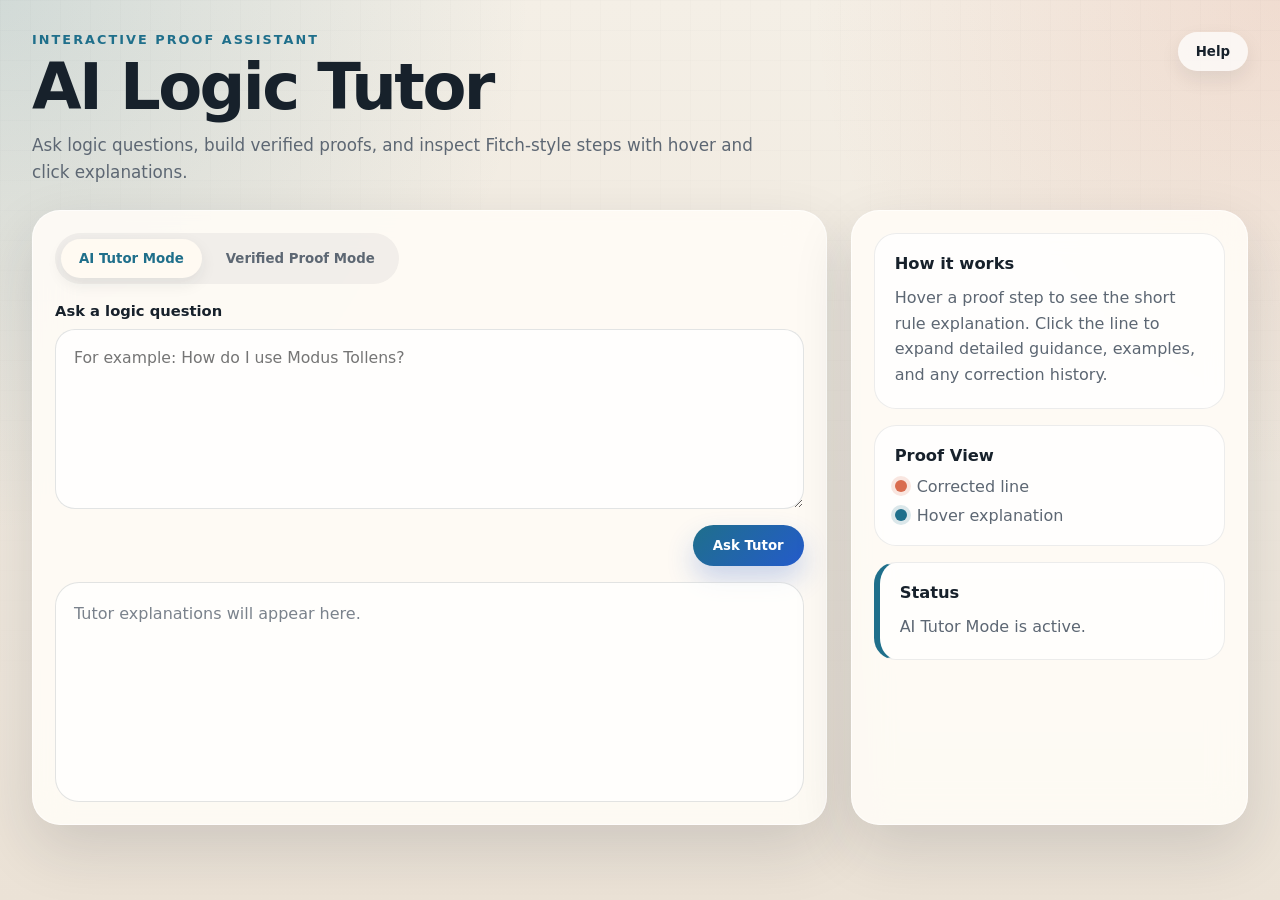
==== Frontend/index.html @ e60ca7c6 "Updates after finishing Phase 6 and 7 and testing" ====
<!DOCTYPE html>
<html lang="en">
<head>
  <meta charset="UTF-8" />
  <meta name="viewport" content="width=device-width, initial-scale=1.0" />
  <title>AI Logic Tutor</title>
  <link rel="stylesheet" href="styles.css" />
</head>
<body>
  <div class="app-shell">
    <header class="hero">
      <div>
        <p class="eyebrow">Interactive proof assistant</p>
        <h1>AI Logic Tutor</h1>
        <p class="subtitle">Ask logic questions, build verified proofs, and inspect Fitch-style steps with hover and click explanations.</p>
      </div>
      <button class="help-button" id="helpButton" type="button">Help</button>
    </header>

    <main class="layout">
      <section class="panel mode-panel">
        <div class="mode-switch" role="tablist" aria-label="Tutor mode selector">
          <button class="mode-tab active" id="aiModeTab" type="button" aria-pressed="true">AI Tutor Mode</button>
          <button class="mode-tab" id="verifiedModeTab" type="button" aria-pressed="false">Verified Proof Mode</button>
        </div>

        <div class="mode-card active" id="aiTutorPanel">
          <div class="field-group">
            <label for="aiQuestion">Ask a logic question</label>
            <textarea id="aiQuestion" rows="6" placeholder="For example: How do I use Modus Tollens?"></textarea>
          </div>
          <div class="actions-row">
            <button class="primary-button" id="askTutorButton" type="button">Ask Tutor</button>
          </div>
          <div class="response-box" id="aiResponse" aria-live="polite">
            <div class="placeholder">Tutor explanations will appear here.</div>
          </div>
        </div>

        <div class="mode-card" id="verifiedProofPanel">
          <div class="field-group">
            <label for="premisesInput">Premises</label>
            <textarea id="premisesInput" rows="8" placeholder="Enter one premise per line, for example:\nP → Q\nQ → R\nP"></textarea>
          </div>
          <div class="field-group">
            <label for="goalInput">Goal</label>
            <textarea id="goalInput" rows="3" placeholder="For example: R"></textarea>
          </div>
          <div class="actions-row">
            <button class="primary-button" id="solveProofButton" type="button">Solve Verified Proof</button>
          </div>
          <div class="response-box proof-output" id="verifiedProofOutput" aria-live="polite">
            <div class="placeholder">Formatted Fitch-style proof will appear here.</div>
          </div>
        </div>
      </section>

      <aside class="panel info-panel">
        <div class="info-card">
          <h2>How it works</h2>
          <p>Hover a proof step to see the short rule explanation. Click the line to expand detailed guidance, examples, and any correction history.</p>
        </div>
        <div class="info-card">
          <h2>Proof View</h2>
          <div class="legend">
            <span><i class="swatch corrected"></i> Corrected line</span>
            <span><i class="swatch hovered"></i> Hover explanation</span>
          </div>
        </div>
        <div class="info-card status-card" id="statusCard">
          <h2>Status</h2>
          <p id="statusText">Ready to tutor.</p>
        </div>
      </aside>
    </main>
  </div>

  <div class="help-modal" id="helpModal" aria-hidden="true">
    <div class="help-modal-backdrop" data-help-close="backdrop"></div>
    <section class="help-modal-panel" role="dialog" aria-modal="true" aria-labelledby="helpModalTitle" tabindex="-1">
      <header class="help-modal-header">
        <div>
          <p class="help-kicker">Quick Guide</p>
          <h2 id="helpModalTitle">How To Use AI Logic Tutor</h2>
          <p class="help-subtitle">Everything you need to get clear answers and clean verified proofs.</p>
        </div>
        <button class="help-close-button" id="helpCloseButton" type="button" aria-label="Close help">✕</button>
      </header>

      <div class="help-grid">
        <article class="help-card">
          <h3><span class="help-icon">🧠</span> AI Tutor Mode</h3>
          <p>Ask conceptual logic questions and get concise teaching explanations from the tutor model.</p>
          <ul>
            <li>Type your question in the AI panel.</li>
            <li>Click Ask Tutor.</li>
            <li>Use Ctrl+Enter for faster submit.</li>
          </ul>
        </article>

        <article class="help-card">
          <h3><span class="help-icon">✅</span> Verified Proof Mode</h3>
          <p>Generate a validated Fitch-style proof with rule explanations and correction metadata.</p>
          <ul>
            <li>Enter one premise per line.</li>
            <li>Enter one goal formula.</li>
            <li>Click Solve Verified Proof.</li>
          </ul>
        </article>

        <article class="help-card">
          <h3><span class="help-icon">📘</span> Input Format Tips</h3>
          <p>Use standard propositional symbols for best parsing and validation.</p>
          <ul>
            <li>Implication: P → Q</li>
            <li>Negation: ¬P</li>
            <li>Disjunction: P ∨ Q</li>
            <li>Conjunction: P ∧ Q</li>
          </ul>
        </article>

        <article class="help-card">
          <h3><span class="help-icon">🔎</span> Reading Proof Lines</h3>
          <p>Each line can show short and detailed guidance to explain the logic behind the step.</p>
          <ul>
            <li>Hover for short explanation.</li>
            <li>Click to expand full teaching text.</li>
            <li>Goal line is highlighted in green.</li>
          </ul>
        </article>
      </div>
    </section>
  </div>

  <div class="tooltip" id="proofTooltip" role="tooltip" aria-hidden="true"></div>

  <script src="script.js"></script>
</body>
</html>
---- Frontend/styles.css ----
:root {
  --bg: #f4efe6;
  --bg-2: #ebe2d6;
  --surface: rgba(255, 252, 247, 0.9);
  --surface-strong: #fffaf2;
  --text: #17212b;
  --muted: #5d6773;
  --accent: #1f6f8b;
  --accent-2: #d96c4f;
  --accent-soft: rgba(31, 111, 139, 0.12);
  --line: rgba(23, 33, 43, 0.12);
  --shadow: 0 24px 60px rgba(26, 35, 48, 0.14);
  --mono: "SFMono-Regular", Consolas, "Liberation Mono", Menlo, monospace;
  --sans: "Aptos", "Segoe UI", system-ui, -apple-system, BlinkMacSystemFont, sans-serif;
}

* {
  box-sizing: border-box;
}

html,
body {
  margin: 0;
  min-height: 100%;
}

body {
  font-family: var(--sans);
  color: var(--text);
  background:
    radial-gradient(circle at top left, rgba(31, 111, 139, 0.16), transparent 34%),
    radial-gradient(circle at top right, rgba(217, 108, 79, 0.14), transparent 30%),
    linear-gradient(180deg, var(--bg), var(--bg-2));
}

body::before {
  content: "";
  position: fixed;
  inset: 0;
  pointer-events: none;
  background-image: linear-gradient(rgba(23, 33, 43, 0.03) 1px, transparent 1px), linear-gradient(90deg, rgba(23, 33, 43, 0.03) 1px, transparent 1px);
  background-size: 30px 30px;
  mask-image: linear-gradient(180deg, rgba(0, 0, 0, 0.4), transparent 88%);
}

.app-shell {
  position: relative;
  z-index: 1;
  max-width: 1440px;
  margin: 0 auto;
  padding: 32px;
}

.hero {
  display: flex;
  justify-content: space-between;
  gap: 24px;
  align-items: flex-start;
  margin-bottom: 24px;
}

.eyebrow {
  margin: 0 0 10px;
  font-size: 0.8rem;
  font-weight: 700;
  letter-spacing: 0.16em;
  text-transform: uppercase;
  color: var(--accent);
}

h1 {
  margin: 0;
  font-size: clamp(2.4rem, 5vw, 4.4rem);
  line-height: 0.96;
  letter-spacing: -0.04em;
}

.subtitle {
  max-width: 760px;
  margin: 14px 0 0;
  color: var(--muted);
  font-size: 1.05rem;
  line-height: 1.6;
}

.help-button,
.mode-tab,
.primary-button {
  border: 0;
  border-radius: 999px;
  font-family: inherit;
  font-weight: 700;
  cursor: pointer;
  transition: transform 0.18s ease, box-shadow 0.18s ease, background 0.18s ease, color 0.18s ease;
}

.help-button {
  padding: 12px 18px;
  background: rgba(255, 255, 255, 0.72);
  color: var(--text);
  box-shadow: 0 8px 20px rgba(18, 25, 34, 0.08);
}

.help-button:hover,
.mode-tab:hover,
.primary-button:hover {
  transform: translateY(-1px);
}

.layout {
  display: grid;
  grid-template-columns: minmax(0, 1.8fr) minmax(280px, 0.9fr);
  gap: 24px;
}

.panel {
  background: var(--surface);
  border: 1px solid rgba(255, 255, 255, 0.65);
  border-radius: 28px;
  box-shadow: var(--shadow);
  backdrop-filter: blur(18px);
}

.mode-panel {
  padding: 22px;
}

.mode-switch {
  display: inline-flex;
  padding: 6px;
  gap: 6px;
  border-radius: 999px;
  background: rgba(23, 33, 43, 0.05);
  margin-bottom: 18px;
}

.mode-tab {
  padding: 12px 18px;
  background: transparent;
  color: var(--muted);
}

.mode-tab.active {
  background: var(--surface-strong);
  color: var(--accent);
  box-shadow: 0 6px 16px rgba(23, 33, 43, 0.08);
}

.mode-card {
  display: none;
  gap: 16px;
  animation: fadeIn 0.22s ease;
}

.mode-card.active {
  display: grid;
}

.field-group {
  display: grid;
  gap: 10px;
}

.field-group label {
  font-size: 0.92rem;
  font-weight: 700;
  color: var(--text);
}

textarea {
  width: 100%;
  resize: vertical;
  min-height: 92px;
  padding: 16px 18px;
  border-radius: 20px;
  border: 1px solid rgba(23, 33, 43, 0.12);
  background: rgba(255, 255, 255, 0.82);
  color: var(--text);
  font: 500 0.98rem/1.55 var(--sans);
  outline: none;
  transition: border-color 0.18s ease, box-shadow 0.18s ease, transform 0.18s ease;
}

textarea:focus {
  border-color: rgba(31, 111, 139, 0.55);
  box-shadow: 0 0 0 4px rgba(31, 111, 139, 0.12);
}

.actions-row {
  display: flex;
  justify-content: flex-end;
}

.primary-button {
  padding: 13px 20px;
  background: linear-gradient(135deg, var(--accent), #245bcb);
  color: white;
  box-shadow: 0 14px 28px rgba(36, 91, 203, 0.24);
}

.primary-button:disabled,
.help-button:disabled {
  opacity: 0.7;
  cursor: wait;
}

.response-box {
  min-height: 220px;
  border-radius: 24px;
  border: 1px solid rgba(23, 33, 43, 0.12);
  background: rgba(255, 255, 255, 0.72);
  padding: 18px;
  overflow: auto;
}

.placeholder {
  color: rgba(93, 103, 115, 0.82);
  line-height: 1.6;
}

.info-panel {
  padding: 22px;
  display: grid;
  gap: 16px;
  align-content: start;
}

.info-card {
  padding: 20px;
  border-radius: 22px;
  background: rgba(255, 255, 255, 0.74);
  border: 1px solid rgba(23, 33, 43, 0.08);
}

.info-card h2 {
  margin: 0 0 12px;
  font-size: 1.02rem;
}

.info-card p {
  margin: 0;
  color: var(--muted);
  line-height: 1.6;
}

.legend {
  display: grid;
  gap: 10px;
  color: var(--muted);
}

.legend span {
  display: flex;
  align-items: center;
  gap: 10px;
}

.swatch {
  width: 12px;
  height: 12px;
  border-radius: 999px;
  display: inline-block;
}

.swatch.corrected {
  background: var(--accent-2);
  box-shadow: 0 0 0 4px rgba(217, 108, 79, 0.16);
}

.swatch.hovered {
  background: var(--accent);
  box-shadow: 0 0 0 4px rgba(31, 111, 139, 0.16);
}

.proof-output {
  display: grid;
  gap: 12px;
}

.proof-strategy {
  margin-top: 6px;
  padding: 14px 16px;
  border-radius: 14px;
  border: 1px solid rgba(23, 33, 43, 0.1);
  background: rgba(255, 255, 255, 0.8);
}

.proof-meta {
  display: flex;
  justify-content: flex-start;
}

.difficulty-pill {
  display: inline-flex;
  align-items: center;
  padding: 6px 12px;
  border-radius: 999px;
  border: 1px solid rgba(23, 33, 43, 0.14);
  background: rgba(255, 255, 255, 0.8);
  color: var(--text);
  font-size: 0.84rem;
  font-weight: 800;
  letter-spacing: 0.01em;
}

.proof-line {
  position: relative;
  display: grid;
  grid-template-columns: 76px 1fr auto;
  gap: 12px;
  align-items: start;
  padding: 14px 16px;
  border-radius: 18px;
  border: 1px solid rgba(23, 33, 43, 0.1);
  background: rgba(255, 255, 255, 0.88);
  cursor: pointer;
  transition: transform 0.16s ease, box-shadow 0.16s ease, border-color 0.16s ease;
}

.proof-line:hover {
  transform: translateY(-1px);
  box-shadow: 0 12px 20px rgba(21, 31, 44, 0.08);
  border-color: rgba(31, 111, 139, 0.35);
}

.proof-line.ref-highlight {
  background: rgba(31, 111, 139, 0.12);
  border-color: rgba(31, 111, 139, 0.5);
  box-shadow: 0 0 0 2px rgba(31, 111, 139, 0.16);
}

.proof-line.corrected {
  border-left: 6px solid var(--accent-2);
  background: linear-gradient(90deg, rgba(217, 108, 79, 0.12), rgba(255, 255, 255, 0.92));
}

.proof-line.goal-achieved {
  border: 2px solid #2f9e44;
  box-shadow: 0 10px 20px rgba(47, 158, 68, 0.16);
}

.goal-achieved-badge {
  grid-column: 1 / -1;
  justify-self: end;
}

.goal-icon {
  display: inline-flex;
  align-items: center;
  gap: 6px;
  padding: 4px 10px;
  border-radius: 999px;
  background: rgba(47, 158, 68, 0.14);
  color: #1b5e20;
  font-size: 0.78rem;
  font-weight: 800;
}

.proof-line.expanded {
  box-shadow: 0 16px 30px rgba(21, 31, 44, 0.1);
}

.proof-line .line-number {
  font-family: var(--mono);
  font-weight: 700;
  color: var(--accent);
}

.proof-line .formula {
  font-family: var(--mono);
  font-size: 1rem;
  line-height: 1.5;
  white-space: pre-wrap;
}

.proof-line .rule-pill {
  padding: 7px 10px;
  border-radius: 999px;
  background: var(--accent-soft);
  color: var(--accent);
  font-size: 0.8rem;
  font-weight: 700;
  white-space: normal;
  text-align: right;
  max-width: 260px;
}

.proof-details {
  grid-column: 1 / -1;
  display: none;
  gap: 10px;
  margin-top: 6px;
  padding-top: 12px;
  border-top: 1px solid rgba(23, 33, 43, 0.08);
}

.proof-line.expanded .proof-details {
  display: grid;
}

.detail-block {
  display: grid;
  gap: 6px;
}

.detail-label {
  font-size: 0.75rem;
  text-transform: uppercase;
  letter-spacing: 0.12em;
  color: var(--muted);
  font-weight: 800;
}

.detail-text,
.detail-list {
  color: var(--text);
  font-size: 0.95rem;
  line-height: 1.6;
}

.detail-pattern {
  color: var(--text);
  font-size: 0.95rem;
  line-height: 1.65;
  padding: 10px 12px;
  border-radius: 10px;
  background: rgba(23, 33, 43, 0.04);
  border: 1px solid rgba(23, 33, 43, 0.08);
  white-space: normal;
}

.detail-list {
  margin: 0;
  padding-left: 20px;
}

.tooltip {
  position: fixed;
  z-index: 50;
  max-width: 340px;
  padding: 12px 14px;
  border-radius: 14px;
  background: rgba(14, 20, 28, 0.94);
  color: #fff;
  box-shadow: 0 16px 40px rgba(0, 0, 0, 0.22);
  font-size: 0.9rem;
  line-height: 1.5;
  pointer-events: none;
  opacity: 0;
  transform: translateY(6px);
  transition: opacity 0.14s ease, transform 0.14s ease;
}

.help-modal {
  position: fixed;
  inset: 0;
  z-index: 80;
  display: none;
}

.help-modal.open {
  display: grid;
  place-items: center;
}

.help-modal-backdrop {
  position: absolute;
  inset: 0;
  background:
    radial-gradient(circle at 20% 20%, rgba(31, 111, 139, 0.25), transparent 40%),
    radial-gradient(circle at 80% 25%, rgba(217, 108, 79, 0.2), transparent 42%),
    rgba(10, 16, 23, 0.45);
  backdrop-filter: blur(4px);
}

.help-modal-panel {
  position: relative;
  width: min(980px, calc(100vw - 32px));
  max-height: min(84vh, 920px);
  overflow: auto;
  border-radius: 28px;
  border: 1px solid rgba(255, 255, 255, 0.7);
  box-shadow: 0 30px 80px rgba(9, 18, 29, 0.36);
  background:
    linear-gradient(165deg, rgba(255, 255, 255, 0.96), rgba(249, 241, 229, 0.94));
  padding: 24px;
  animation: modalRise 0.26s ease;
}

.help-modal-header {
  display: flex;
  align-items: flex-start;
  justify-content: space-between;
  gap: 16px;
  margin-bottom: 14px;
}

.help-kicker {
  margin: 0;
  color: var(--accent);
  font-size: 0.76rem;
  letter-spacing: 0.14em;
  text-transform: uppercase;
  font-weight: 800;
}

.help-modal-header h2 {
  margin: 8px 0 0;
  font-size: clamp(1.4rem, 2.7vw, 2.15rem);
  line-height: 1.05;
  letter-spacing: -0.02em;
}

.help-subtitle {
  margin: 10px 0 0;
  color: var(--muted);
  line-height: 1.55;
}

.help-close-button {
  border: 0;
  width: 40px;
  height: 40px;
  border-radius: 12px;
  background: rgba(23, 33, 43, 0.08);
  color: var(--text);
  font-size: 1.06rem;
  font-weight: 900;
  cursor: pointer;
  transition: transform 0.16s ease, background 0.16s ease;
}

.help-close-button:hover {
  transform: translateY(-1px);
  background: rgba(23, 33, 43, 0.14);
}

.help-grid {
  display: grid;
  grid-template-columns: repeat(2, minmax(0, 1fr));
  gap: 14px;
}

.help-card {
  padding: 16px;
  border-radius: 18px;
  border: 1px solid rgba(23, 33, 43, 0.09);
  background:
    linear-gradient(140deg, rgba(255, 255, 255, 0.92), rgba(243, 250, 252, 0.82));
  box-shadow: 0 8px 20px rgba(21, 31, 44, 0.08);
}

.help-card h3 {
  margin: 0 0 10px;
  font-size: 1.02rem;
  display: flex;
  align-items: center;
  gap: 8px;
}

.help-icon {
  display: inline-grid;
  place-items: center;
  width: 28px;
  height: 28px;
  border-radius: 8px;
  background: rgba(31, 111, 139, 0.12);
  font-size: 0.95rem;
}

.help-card p {
  margin: 0 0 10px;
  color: var(--muted);
  line-height: 1.55;
}

.help-card ul {
  margin: 0;
  padding-left: 20px;
  color: var(--text);
  line-height: 1.55;
}

@keyframes modalRise {
  from {
    opacity: 0;
    transform: translateY(18px) scale(0.98);
  }
  to {
    opacity: 1;
    transform: translateY(0) scale(1);
  }
}

.tooltip.visible {
  opacity: 1;
  transform: translateY(0);
}

.output-title {
  margin: 0 0 12px;
  font-size: 1rem;
  font-weight: 800;
}

.status-card {
  border-left: 6px solid var(--accent);
}

.ai-answer {
  white-space: pre-wrap;
  line-height: 1.65;
  color: var(--text);
}

.ai-answer p {
  margin: 0 0 12px;
}

.ai-answer ul {
  margin: 12px 0;
  padding-left: 20px;
}

.ai-answer code,
.formula-inline {
  font-family: var(--mono);
  background: rgba(31, 111, 139, 0.1);
  padding: 2px 6px;
  border-radius: 8px;
}

@keyframes fadeIn {
  from {
    opacity: 0;
    transform: translateY(8px);
  }
  to {
    opacity: 1;
    transform: translateY(0);
  }
}

@media (max-width: 1024px) {
  .layout {
    grid-template-columns: 1fr;
  }

  .info-panel {
    grid-template-columns: repeat(3, minmax(0, 1fr));
  }
}

@media (max-width: 760px) {
  .app-shell {
    padding: 18px;
  }

  .hero {
    flex-direction: column;
  }

  .mode-switch {
    width: 100%;
  }

  .mode-tab {
    flex: 1;
  }

  .proof-line {
    grid-template-columns: 58px 1fr;
  }

  .proof-line .rule-pill {
    grid-column: 1 / -1;
    justify-self: start;
    max-width: none;
    text-align: left;
  }

  .info-panel {
    grid-template-columns: 1fr;
  }

  .help-modal-panel {
    width: calc(100vw - 20px);
    max-height: calc(100vh - 20px);
    border-radius: 18px;
    padding: 18px;
  }

  .help-grid {
    grid-template-columns: 1fr;
  }
}
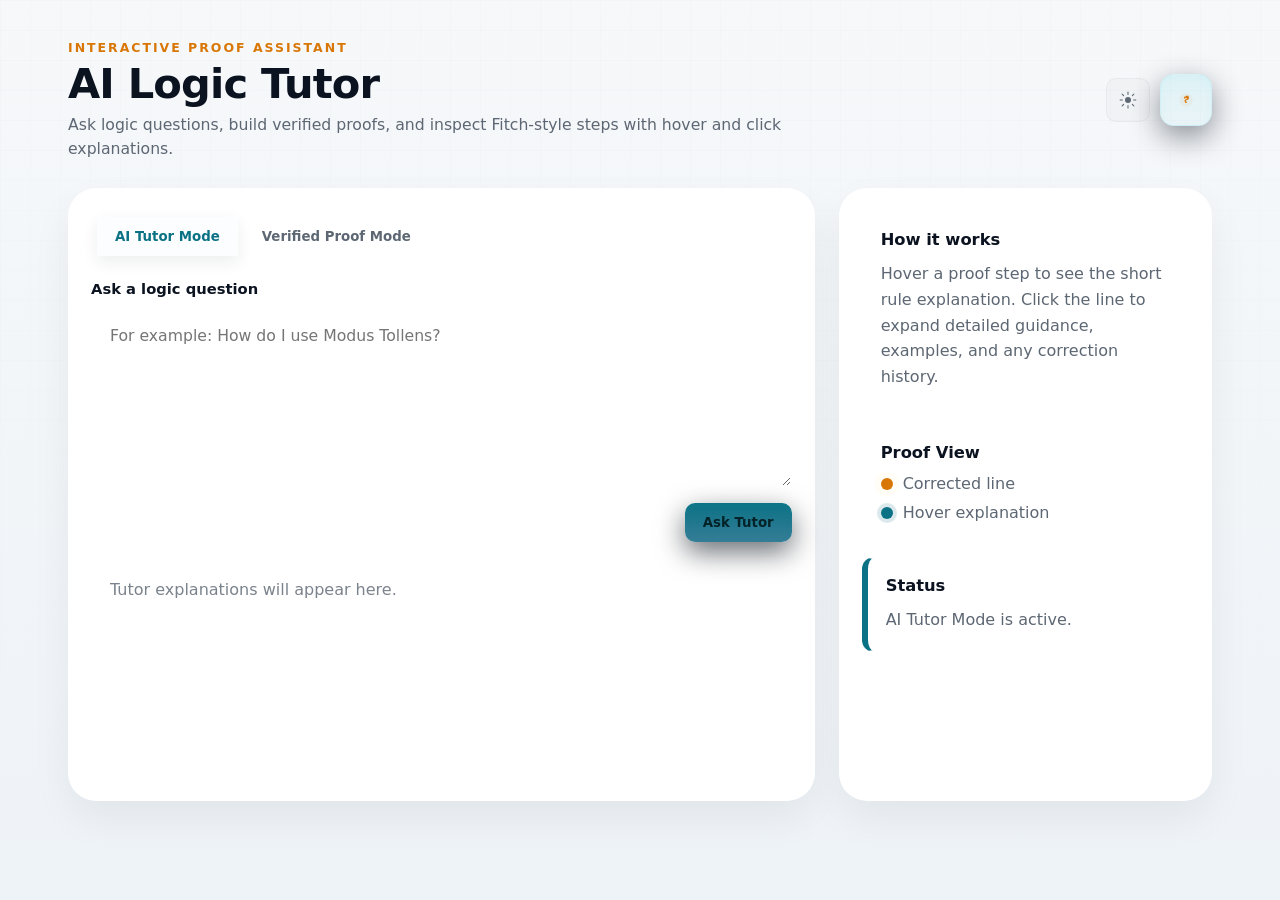
==== commit 3523830e: "Final Updates" ====
--- a/Frontend/index.html
+++ b/Frontend/index.html
@@ -14,7 +14,37 @@
         <h1>AI Logic Tutor</h1>
         <p class="subtitle">Ask logic questions, build verified proofs, and inspect Fitch-style steps with hover and click explanations.</p>
       </div>
-      <button class="help-button" id="helpButton" type="button">Help</button>
+      <div class="header-actions">
+        <button class="theme-toggle" id="themeToggle" type="button" aria-pressed="false" aria-label="Toggle color theme">
+          <!-- Sun icon (light mode) -->
+          <svg class="icon icon-sun" width="18" height="18" viewBox="0 0 24 24" xmlns="http://www.w3.org/2000/svg" aria-hidden="true">
+            <circle cx="12" cy="12" r="4" fill="currentColor" />
+            <g stroke="currentColor" stroke-width="1.4" stroke-linecap="round">
+              <line x1="12" y1="1.5" x2="12" y2="4.5" />
+              <line x1="12" y1="19.5" x2="12" y2="22.5" />
+              <line x1="1.5" y1="12" x2="4.5" y2="12" />
+              <line x1="19.5" y1="12" x2="22.5" y2="12" />
+              <line x1="4.2" y1="4.2" x2="6.2" y2="6.2" />
+              <line x1="17.8" y1="17.8" x2="19.8" y2="19.8" />
+              <line x1="4.2" y1="19.8" x2="6.2" y2="17.8" />
+              <line x1="17.8" y1="6.2" x2="19.8" y2="4.2" />
+            </g>
+          </svg>
+
+          <!-- Moon icon (dark mode) -->
+          <svg class="icon icon-moon" width="18" height="18" viewBox="0 0 24 24" xmlns="http://www.w3.org/2000/svg" aria-hidden="true">
+            <path d="M21 12.79A9 9 0 1111.21 3 7 7 0 0021 12.79z" fill="currentColor" />
+            <path d="M14.5 8.5a4 4 0 11-5.6 5.6" stroke="rgba(255,255,255,0.18)" stroke-width="0.6" fill="none" />
+          </svg>
+        </button>
+
+        <button class="help-button" id="helpButton" type="button" aria-label="Open help">
+          <svg width="18" height="18" viewBox="0 0 24 24" xmlns="http://www.w3.org/2000/svg" aria-hidden="true">
+            <circle cx="12" cy="12" r="9" fill="currentColor" opacity="0.06"/>
+            <path d="M11 16h2v-2h-2v2zM12 7a3 3 0 00-3 3h2a1 1 0 112 0 1 1 0 01-1 1c-1 0-2 1-2 2v1h2v-1c0-.55.45-1 1-1a3 3 0 000-6z" fill="currentColor"/>
+          </svg>
+        </button>
+      </div>
     </header>
 
     <main class="layout">
--- a/Frontend/styles.css
+++ b/Frontend/styles.css
@@ -1,17 +1,38 @@
 :root {
-  --bg: #f4efe6;
-  --bg-2: #ebe2d6;
-  --surface: rgba(255, 252, 247, 0.9);
-  --surface-strong: #fffaf2;
-  --text: #17212b;
+  /* Light theme (default) */
+  --bg: #f6f8fa;
+  --bg-2: #eef3f7;
+  --surface: #ffffff;
+  --surface-strong: #fbfdff;
+  --text: #0b1220; /* dark text */
   --muted: #5d6773;
-  --accent: #1f6f8b;
-  --accent-2: #d96c4f;
-  --accent-soft: rgba(31, 111, 139, 0.12);
-  --line: rgba(23, 33, 43, 0.12);
-  --shadow: 0 24px 60px rgba(26, 35, 48, 0.14);
-  --mono: "SFMono-Regular", Consolas, "Liberation Mono", Menlo, monospace;
-  --sans: "Aptos", "Segoe UI", system-ui, -apple-system, BlinkMacSystemFont, sans-serif;
+  --accent: #0b7285; /* teal-ish */
+  --accent-2: #d97706; /* warm gold */
+  --accent-soft: rgba(11,114,133,0.08);
+  --line: rgba(11, 18, 32, 0.06);
+  --shadow: 0 18px 40px rgba(11, 18, 32, 0.06);
+  --mono: "Fira Mono", "SFMono-Regular", Consolas, Menlo, monospace;
+  --sans: "Inter", "Segoe UI", system-ui, -apple-system, BlinkMacSystemFont, sans-serif;
+}
+
+/* Hide main app content while help modal is open to avoid overlap */
+.help-open .app-shell {
+  visibility: hidden;
+}
+
+/* Dark theme overrides */
+.theme-dark {
+  --bg: #0f1724; /* deep navy */
+  --bg-2: #0b1220;
+  --surface: rgba(255, 255, 255, 0.04);
+  --surface-strong: rgba(255, 255, 255, 0.06);
+  --text: #e6eef6;
+  --muted: #9fb3c8;
+  --accent: #4dd0e1; /* teal */
+  --accent-2: #ffd166; /* warm gold */
+  --accent-soft: rgba(77, 208, 225, 0.08);
+  --line: rgba(255, 255, 255, 0.06);
+  --shadow: 0 18px 50px rgba(2, 6, 23, 0.6);
 }
 
 * {
@@ -27,10 +48,9 @@
 body {
   font-family: var(--sans);
   color: var(--text);
-  background:
-    radial-gradient(circle at top left, rgba(31, 111, 139, 0.16), transparent 34%),
-    radial-gradient(circle at top right, rgba(217, 108, 79, 0.14), transparent 30%),
-    linear-gradient(180deg, var(--bg), var(--bg-2));
+  background: linear-gradient(180deg, var(--bg), var(--bg-2));
+  -webkit-font-smoothing: antialiased;
+  -moz-osx-font-smoothing: grayscale;
 }
 
 body::before {
@@ -46,59 +66,166 @@
 .app-shell {
   position: relative;
   z-index: 1;
-  max-width: 1440px;
+  max-width: 1200px;
   margin: 0 auto;
-  padding: 32px;
+  padding: 40px 28px;
 }
 
 .hero {
   display: flex;
   justify-content: space-between;
   gap: 24px;
-  align-items: flex-start;
-  margin-bottom: 24px;
+  align-items: center;
+  margin-bottom: 28px;
 }
 
 .eyebrow {
-  margin: 0 0 10px;
-  font-size: 0.8rem;
+  margin: 0 0 8px;
+  font-size: 0.78rem;
   font-weight: 700;
   letter-spacing: 0.16em;
   text-transform: uppercase;
-  color: var(--accent);
+  color: var(--accent-2);
 }
 
 h1 {
   margin: 0;
-  font-size: clamp(2.4rem, 5vw, 4.4rem);
-  line-height: 0.96;
-  letter-spacing: -0.04em;
+  font-size: clamp(1.8rem, 3.6vw, 2.6rem);
+  line-height: 1.02;
+  letter-spacing: -0.02em;
+  color: var(--text);
+  font-weight: 800;
 }
 
 .subtitle {
-  max-width: 760px;
-  margin: 14px 0 0;
+  max-width: 720px;
+  margin: 8px 0 0;
   color: var(--muted);
-  font-size: 1.05rem;
-  line-height: 1.6;
+  font-size: 0.98rem;
+  line-height: 1.5;
 }
 
 .help-button,
 .mode-tab,
 .primary-button {
   border: 0;
-  border-radius: 999px;
   font-family: inherit;
   font-weight: 700;
   cursor: pointer;
-  transition: transform 0.18s ease, box-shadow 0.18s ease, background 0.18s ease, color 0.18s ease;
+  transition: transform 0.12s ease, box-shadow 0.12s ease, background 0.12s ease, color 0.12s ease;
+}
+
+.header-actions {
+  display: inline-flex;
+  gap: 10px;
+  align-items: center;
 }
 
 .help-button {
-  padding: 12px 18px;
-  background: rgba(255, 255, 255, 0.72);
-  color: var(--text);
-  box-shadow: 0 8px 20px rgba(18, 25, 34, 0.08);
+  width: 52px;
+  height: 52px;
+  border-radius: 14px;
+  display: inline-flex;
+  align-items: center;
+  justify-content: center;
+  background: linear-gradient(180deg, rgba(77,208,225,0.14), rgba(77,208,225,0.06));
+  color: var(--accent);
+  box-shadow: 0 10px 30px rgba(2, 6, 23, 0.45), 0 2px 8px rgba(77,208,225,0.06) inset;
+  border: 1px solid rgba(77,208,225,0.12);
+}
+
+.help-button svg {
+  color: var(--accent-2);
+}
+
+.theme-toggle {
+  width: 44px;
+  height: 44px;
+  border-radius: 10px;
+  display: inline-flex;
+  align-items: center;
+  justify-content: center;
+  background: rgba(11,18,32,0.02);
+  border: 1px solid rgba(11,18,32,0.04);
+  color: var(--muted);
+}
+
+.theme-toggle .icon-sun,
+.theme-toggle .icon-moon {
+  color: var(--muted);
+}
+
+/* Icon crossfade and transform */
+.theme-toggle .icon {
+  position: absolute;
+  transition: transform 260ms cubic-bezier(.2,.9,.2,1), opacity 220ms ease;
+  opacity: 1;
+}
+.theme-toggle { position: relative; }
+.theme-toggle .icon-moon { opacity: 0; transform: rotate(10deg) scale(0.9); }
+.theme-dark .theme-toggle .icon-moon { opacity: 1; transform: rotate(0deg) scale(1); }
+.theme-dark .theme-toggle .icon-sun { opacity: 0; transform: rotate(-15deg) scale(0.8); }
+
+/* Input focus accent line */
+textarea, input[type="text"], input[type="search"], input[type="email"] {
+  transition: box-shadow 180ms ease, border-color 160ms ease, transform 120ms ease;
+}
+
+textarea:focus, input[type="text"]:focus, input[type="search"]:focus, input[type="email"]:focus {
+  outline: none;
+  border-color: var(--accent);
+  /* inset bottom accent line */
+  box-shadow: inset 0 -4px 0 0 var(--accent);
+}
+
+/* Make sure help modal text uses theme colors */
+.help-modal, .help-modal * {
+  color: var(--text);
+}
+
+/* Small polish */
+.primary-button:hover { transform: translateY(-3px); }
+.help-button:hover { transform: translateY(-3px) scale(1.02); }
+
+/* Help modal theming and backdrop */
+.help-modal {
+  position: fixed;
+  inset: 0;
+  display: none;
+  align-items: center;
+  justify-content: center;
+  z-index: 60;
+}
+
+.help-modal.open { display: flex; }
+
+.help-modal-backdrop {
+  position: absolute;
+  inset: 0;
+  background: rgba(11,18,32,0.32);
+}
+
+.theme-dark .help-modal-backdrop {
+  background: rgba(2,6,23,0.7);
+}
+
+.help-modal-panel {
+  position: relative;
+  width: min(920px, 94%);
+  max-height: 84vh;
+  overflow: auto;
+  border-radius: 12px;
+  padding: 18px 20px;
+  background: var(--surface-strong);
+  color: var(--text);
+  border: 1px solid var(--line);
+  box-shadow: var(--shadow);
+}
+
+.help-modal-panel h2,
+.help-modal-panel p,
+.help-modal-panel li {
+  color: var(--text);
 }
 
 .help-button:hover,
@@ -130,7 +257,7 @@
   padding: 6px;
   gap: 6px;
   border-radius: 999px;
-  background: rgba(23, 33, 43, 0.05);
+  background: rgba(255,255,255,0.02);
   margin-bottom: 18px;
 }
 
@@ -149,7 +276,7 @@
 .mode-card {
   display: none;
   gap: 16px;
-  animation: fadeIn 0.22s ease;
+  animation: fadeIn 0.18s ease;
 }
 
 .mode-card.active {
@@ -172,13 +299,13 @@
   resize: vertical;
   min-height: 92px;
   padding: 16px 18px;
-  border-radius: 20px;
-  border: 1px solid rgba(23, 33, 43, 0.12);
-  background: rgba(255, 255, 255, 0.82);
+  border-radius: 12px;
+  border: 1px solid rgba(255,255,255,0.06);
+  background: rgba(255,255,255,0.03);
   color: var(--text);
   font: 500 0.98rem/1.55 var(--sans);
   outline: none;
-  transition: border-color 0.18s ease, box-shadow 0.18s ease, transform 0.18s ease;
+  transition: border-color 0.12s ease, box-shadow 0.12s ease, transform 0.12s ease;
 }
 
 textarea:focus {
@@ -192,10 +319,11 @@
 }
 
 .primary-button {
-  padding: 13px 20px;
-  background: linear-gradient(135deg, var(--accent), #245bcb);
-  color: white;
-  box-shadow: 0 14px 28px rgba(36, 91, 203, 0.24);
+  padding: 12px 18px;
+  border-radius: 10px;
+  background: linear-gradient(180deg, var(--accent), rgba(31,111,139,0.9));
+  color: #042328;
+  box-shadow: 0 10px 28px rgba(3,12,20,0.6), 0 2px 6px rgba(77,208,225,0.06) inset;
 }
 
 .primary-button:disabled,
@@ -206,9 +334,9 @@
 
 .response-box {
   min-height: 220px;
-  border-radius: 24px;
-  border: 1px solid rgba(23, 33, 43, 0.12);
-  background: rgba(255, 255, 255, 0.72);
+  border-radius: 14px;
+  border: 1px solid rgba(255,255,255,0.04);
+  background: rgba(255,255,255,0.02);
   padding: 18px;
   overflow: auto;
 }
@@ -226,10 +354,10 @@
 }
 
 .info-card {
-  padding: 20px;
-  border-radius: 22px;
-  background: rgba(255, 255, 255, 0.74);
-  border: 1px solid rgba(23, 33, 43, 0.08);
+  padding: 18px;
+  border-radius: 12px;
+  background: rgba(255,255,255,0.02);
+  border: 1px solid rgba(255,255,255,0.03);
 }
 
 .info-card h2 {
@@ -264,7 +392,7 @@
 
 .swatch.corrected {
   background: var(--accent-2);
-  box-shadow: 0 0 0 4px rgba(217, 108, 79, 0.16);
+  box-shadow: 0 0 0 6px rgba(255,209,102,0.06);
 }
 
 .swatch.hovered {
@@ -306,21 +434,21 @@
 .proof-line {
   position: relative;
   display: grid;
-  grid-template-columns: 76px 1fr auto;
+  grid-template-columns: 64px 1fr 170px;
   gap: 12px;
   align-items: start;
   padding: 14px 16px;
-  border-radius: 18px;
-  border: 1px solid rgba(23, 33, 43, 0.1);
-  background: rgba(255, 255, 255, 0.88);
+  border-radius: 12px;
+  border: 1px solid rgba(255,255,255,0.04);
+  background: linear-gradient(180deg, rgba(255,255,255,0.02), rgba(255,255,255,0.01));
   cursor: pointer;
-  transition: transform 0.16s ease, box-shadow 0.16s ease, border-color 0.16s ease;
+  transition: transform 0.12s ease, box-shadow 0.12s ease, border-color 0.12s ease;
 }
 
 .proof-line:hover {
-  transform: translateY(-1px);
-  box-shadow: 0 12px 20px rgba(21, 31, 44, 0.08);
-  border-color: rgba(31, 111, 139, 0.35);
+  transform: translateY(-4px);
+  box-shadow: 0 20px 40px rgba(2,6,23,0.6);
+  border-color: rgba(77,208,225,0.12);
 }
 
 .proof-line.ref-highlight {
@@ -331,7 +459,7 @@
 
 .proof-line.corrected {
   border-left: 6px solid var(--accent-2);
-  background: linear-gradient(90deg, rgba(217, 108, 79, 0.12), rgba(255, 255, 255, 0.92));
+  background: linear-gradient(90deg, rgba(255,209,102,0.06), rgba(255,255,255,0.01));
 }
 
 .proof-line.goal-achieved {
@@ -368,18 +496,18 @@
 
 .proof-line .formula {
   font-family: var(--mono);
-  font-size: 1rem;
-  line-height: 1.5;
+  font-size: 0.98rem;
+  line-height: 1.45;
   white-space: pre-wrap;
 }
 
 .proof-line .rule-pill {
-  padding: 7px 10px;
+  padding: 8px 12px;
   border-radius: 999px;
-  background: var(--accent-soft);
+  background: rgba(77,208,225,0.06);
   color: var(--accent);
-  font-size: 0.8rem;
-  font-weight: 700;
+  font-size: 0.82rem;
+  font-weight: 800;
   white-space: normal;
   text-align: right;
   max-width: 260px;
@@ -389,9 +517,9 @@
   grid-column: 1 / -1;
   display: none;
   gap: 10px;
-  margin-top: 6px;
+  margin-top: 10px;
   padding-top: 12px;
-  border-top: 1px solid rgba(23, 33, 43, 0.08);
+  border-top: 1px solid rgba(255,255,255,0.03);
 }
 
 .proof-line.expanded .proof-details {
@@ -466,11 +594,12 @@
 .help-modal-backdrop {
   position: absolute;
   inset: 0;
-  background:
-    radial-gradient(circle at 20% 20%, rgba(31, 111, 139, 0.25), transparent 40%),
-    radial-gradient(circle at 80% 25%, rgba(217, 108, 79, 0.2), transparent 42%),
-    rgba(10, 16, 23, 0.45);
+  background: rgba(11,18,32,0.32);
   backdrop-filter: blur(4px);
+}
+
+.theme-dark .help-modal-backdrop {
+  background: rgba(2,6,23,0.72);
 }
 
 .help-modal-panel {
@@ -478,13 +607,12 @@
   width: min(980px, calc(100vw - 32px));
   max-height: min(84vh, 920px);
   overflow: auto;
-  border-radius: 28px;
-  border: 1px solid rgba(255, 255, 255, 0.7);
-  box-shadow: 0 30px 80px rgba(9, 18, 29, 0.36);
-  background:
-    linear-gradient(165deg, rgba(255, 255, 255, 0.96), rgba(249, 241, 229, 0.94));
-  padding: 24px;
-  animation: modalRise 0.26s ease;
+  border-radius: 20px;
+  border: 1px solid var(--line);
+  box-shadow: var(--shadow);
+  background: linear-gradient(180deg, var(--surface-strong), var(--surface));
+  padding: 20px;
+  animation: modalRise 0.22s ease;
 }
 
 .help-modal-header {
@@ -543,11 +671,10 @@
 
 .help-card {
   padding: 16px;
-  border-radius: 18px;
-  border: 1px solid rgba(23, 33, 43, 0.09);
-  background:
-    linear-gradient(140deg, rgba(255, 255, 255, 0.92), rgba(243, 250, 252, 0.82));
-  box-shadow: 0 8px 20px rgba(21, 31, 44, 0.08);
+  border-radius: 12px;
+  border: 1px solid var(--line);
+  background: var(--surface);
+  box-shadow: 0 8px 24px rgba(2,6,23,0.06);
 }
 
 .help-card h3 {
@@ -564,8 +691,9 @@
   width: 28px;
   height: 28px;
   border-radius: 8px;
-  background: rgba(31, 111, 139, 0.12);
+  background: var(--accent-soft);
   font-size: 0.95rem;
+  color: var(--accent);
 }
 
 .help-card p {
